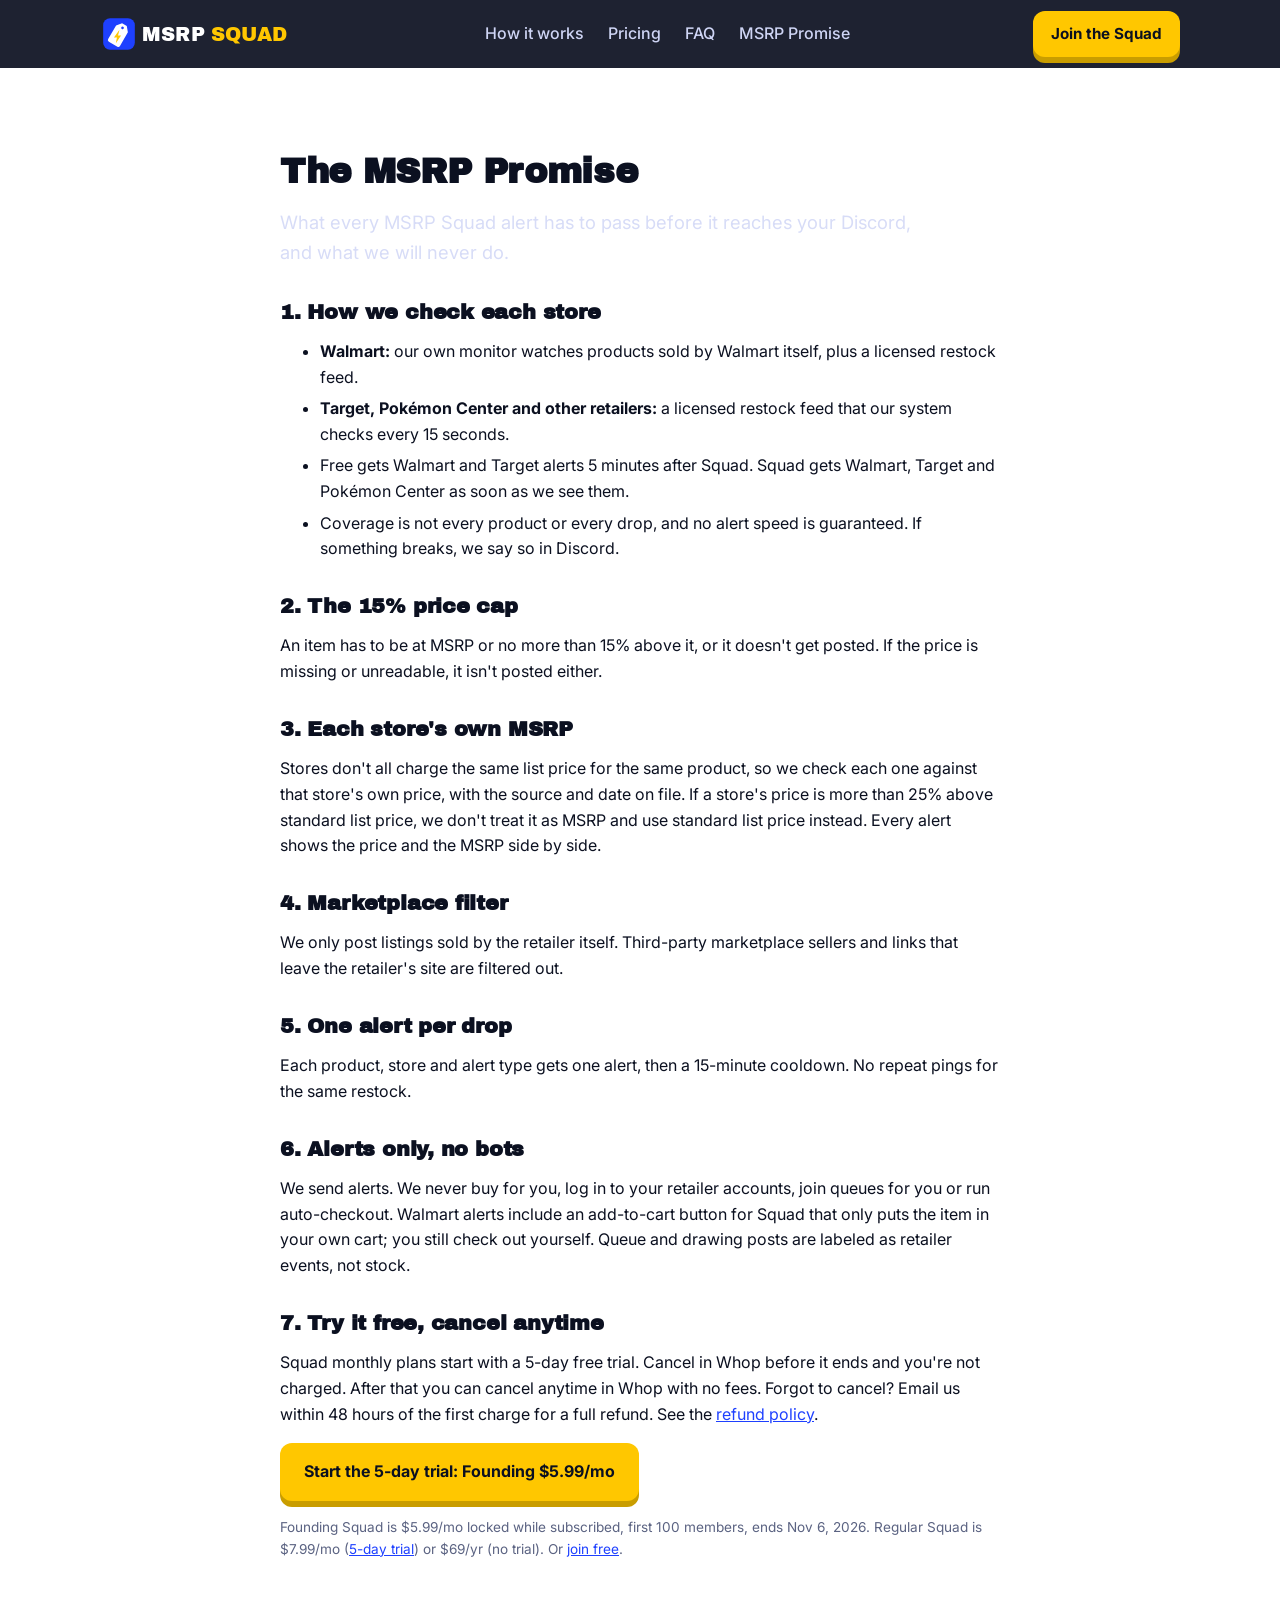
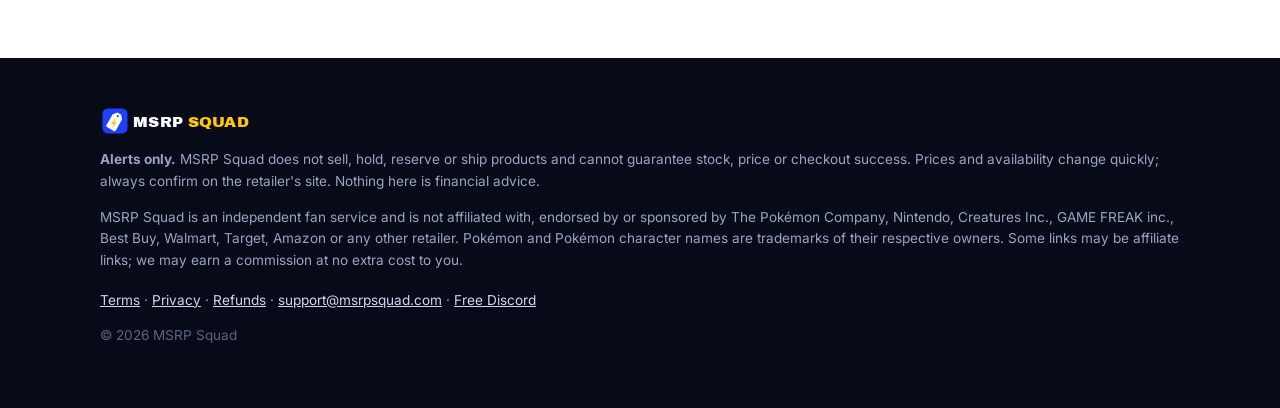
==== promise.html @ d356c54f "Add MSRP Promise page; update tiers and 5-day trial copy" ====
<!doctype html>
<html lang="en">
<head>
<meta charset="utf-8">
<meta name="viewport" content="width=device-width,initial-scale=1">
<title>The MSRP Promise | MSRP Squad</title>
<meta name="description" content="Pokémon TCG restock alerts in Discord. Free: Walmart and Target alerts, posted 5 minutes after Squad. Squad: Walmart, Target and Pokémon Center alerts as soon as we see them, with pings and price drops. 5-day free trial.">
<link rel="canonical" href="https://msrpsquad.com/promise.html">
<meta property="og:type" content="website">
<meta property="og:title" content="MSRP Squad | Clear prices. Less noise.">
<meta property="og:description" content="Pokémon TCG restock alerts in Discord. Free: Walmart and Target alerts, posted 5 minutes after Squad. Squad: Walmart, Target and Pokémon Center alerts as soon as we see them, with pings and price drops. 5-day free trial.">
<meta property="og:image" content="https://msrpsquad.com/assets/real-products-v3.png">
<meta property="og:url" content="https://msrpsquad.com/">
<meta name="twitter:card" content="summary_large_image">
<meta name="theme-color" content="#0B1020">
<link rel="icon" href="assets/mark.svg" type="image/svg+xml">
<link rel="icon" href="assets/favicon-32.png" sizes="32x32">
<link rel="apple-touch-icon" href="assets/apple-touch-icon.png">
<link rel="preconnect" href="https://fonts.googleapis.com"><link rel="preconnect" href="https://fonts.gstatic.com" crossorigin>
<link href="https://fonts.googleapis.com/css2?family=Archivo+Black&family=Inter:wght@400;500;600;700&display=swap" rel="stylesheet">
<link rel="stylesheet" href="styles.css">
</head>
<body>
<a class="skip" href="#main">Skip to content</a>
<header class="nav">
  <div class="wrap nav-in">
    <a href="./" class="brand" aria-label="MSRP Squad home"><svg xmlns="http://www.w3.org/2000/svg" viewBox="0 0 640 120" class="logo" role="img" aria-label="MSRP Squad"> <g transform="translate(10 10)"> <rect x="0" y="0" width="100" height="100" rx="22" fill="#1E40FF"/> <g transform="rotate(30 50 50) translate(50 51) scale(0.86) translate(-50 -51)"> <path d="M40 10 H60 L75 28 V86 Q75 93 68 93 H32 Q25 93 25 86 V28 Z" fill="#FFFFFF"/> <circle cx="50" cy="24" r="5" fill="#1E40FF"/> <path transform="rotate(-30 50 61)" d="M56 38 L37 64 H48 L44 85 L63 57 H52 L57 38 Z" fill="#FFC700"/> </g> </g> <text x="132" y="83" font-family="'Archivo Black', 'Arial Black', sans-serif" font-size="62" letter-spacing="1"> <tspan fill="#FFFFFF">MSRP</tspan><tspan fill="#FFC700" dx="18">SQUAD</tspan> </text> </svg></a>
    <nav aria-label="Primary"><a href="./#how">How it works</a><a href="./#pricing">Pricing</a><a href="./#faq">FAQ</a><a href="promise.html">MSRP Promise</a></nav>
    <a class="btn btn-gold sm" href="./#pricing">Join the Squad</a>
  </div>
</header>

<main id="main" class="section legal"><div class="wrap narrow">
<h1>The MSRP Promise</h1>
<p class="lead">What every MSRP Squad alert has to pass before it reaches your Discord, and what we will never do.</p>

<h2>1. How we check each store</h2>
<ul>
<li><strong>Walmart:</strong> our own monitor watches products sold by Walmart itself, plus a licensed restock feed.</li>
<li><strong>Target, Pokémon Center and other retailers:</strong> a licensed restock feed that our system checks every 15 seconds.</li>
<li>Free gets Walmart and Target alerts 5 minutes after Squad. Squad gets Walmart, Target and Pokémon Center as soon as we see them.</li>
<li>Coverage is not every product or every drop, and no alert speed is guaranteed. If something breaks, we say so in Discord.</li>
</ul>

<h2>2. The 15% price cap</h2>
<p>An item has to be at MSRP or no more than 15% above it, or it doesn't get posted. If the price is missing or unreadable, it isn't posted either.</p>

<h2>3. Each store's own MSRP</h2>
<p>Stores don't all charge the same list price for the same product, so we check each one against that store's own price, with the source and date on file. If a store's price is more than 25% above standard list price, we don't treat it as MSRP and use standard list price instead. Every alert shows the price and the MSRP side by side.</p>

<h2>4. Marketplace filter</h2>
<p>We only post listings sold by the retailer itself. Third-party marketplace sellers and links that leave the retailer's site are filtered out.</p>

<h2>5. One alert per drop</h2>
<p>Each product, store and alert type gets one alert, then a 15-minute cooldown. No repeat pings for the same restock.</p>

<h2>6. Alerts only, no bots</h2>
<p>We send alerts. We never buy for you, log in to your retailer accounts, join queues for you or run auto-checkout. Walmart alerts include an add-to-cart button for Squad that only puts the item in your own cart; you still check out yourself. Queue and drawing posts are labeled as retailer events, not stock.</p>

<h2>7. Try it free, cancel anytime</h2>
<p>Squad monthly plans start with a 5-day free trial. Cancel in Whop before it ends and you're not charged. After that you can cancel anytime in Whop with no fees. Forgot to cancel? Email us within 48 hours of the first charge for a full refund. See the <a href="refund.html">refund policy</a>.</p>
<p><a class="btn btn-gold" href="https://whop.com/checkout/plan_YpxnlKwozWJpa">Start the 5-day trial: Founding $5.99/mo</a></p>
<p class="fine">Founding Squad is $5.99/mo locked while subscribed, first 100 members, ends Nov 6, 2026. Regular Squad is $7.99/mo (<a href="https://whop.com/checkout/plan_wRdUoSanqycct">5-day trial</a>) or $69/yr (no trial). Or <a href="https://whop.com/msrpsquad/products/msrp-squad-free/">join free</a>.</p>
</div></main>

<footer class="foot">
  <div class="wrap">
    <svg xmlns="http://www.w3.org/2000/svg" viewBox="0 0 640 120" class="logo" role="img" aria-label="MSRP Squad"> <g transform="translate(10 10)"> <rect x="0" y="0" width="100" height="100" rx="22" fill="#1E40FF"/> <g transform="rotate(30 50 50) translate(50 51) scale(0.86) translate(-50 -51)"> <path d="M40 10 H60 L75 28 V86 Q75 93 68 93 H32 Q25 93 25 86 V28 Z" fill="#FFFFFF"/> <circle cx="50" cy="24" r="5" fill="#1E40FF"/> <path transform="rotate(-30 50 61)" d="M56 38 L37 64 H48 L44 85 L63 57 H52 L57 38 Z" fill="#FFC700"/> </g> </g> <text x="132" y="83" font-family="'Archivo Black', 'Arial Black', sans-serif" font-size="62" letter-spacing="1"> <tspan fill="#FFFFFF">MSRP</tspan><tspan fill="#FFC700" dx="18">SQUAD</tspan> </text> </svg>
    <p><b>Alerts only.</b> MSRP Squad does not sell, hold, reserve or ship products and cannot guarantee stock, price or checkout success. Prices and availability change quickly; always confirm on the retailer's site. Nothing here is financial advice.</p>
    <p>MSRP Squad is an independent fan service and is not affiliated with, endorsed by or sponsored by The Pokémon Company, Nintendo, Creatures Inc., GAME FREAK inc., Best Buy, Walmart, Target, Amazon or any other retailer. Pokémon and Pokémon character names are trademarks of their respective owners. Some links may be affiliate links; we may earn a commission at no extra cost to you.</p>
    <p class="links"><a href="terms.html">Terms</a> · <a href="privacy.html">Privacy</a> · <a href="refund.html">Refunds</a> · <a href="mailto:support@msrpsquad.com">support@msrpsquad.com</a> · <a href="https://discord.gg/CTK9a5H8Wj" target="_blank" rel="noopener">Free Discord</a></p>
    <p class="copy">© 2026 MSRP Squad</p>
  </div>
</footer>

</body>
</html>
---- styles.css ----
:root{--blue:#1E40FF;--gold:#FFC700;--night:#0B1020;--paper:#fff;--green:#16C784;--red:#FF4D4F;--mist:#EEF1FF;--ink:#0B1020;--muted:#5b6382;--r:16px}
*{box-sizing:border-box}html{scroll-behavior:smooth}
body{margin:0;font:16px/1.6 Inter,system-ui,-apple-system,Segoe UI,Roboto,sans-serif;color:var(--ink);background:var(--paper);-webkit-font-smoothing:antialiased}
h1,h2,h3{font-family:"Archivo Black",Impact,system-ui,sans-serif;line-height:1.08;margin:0 0 .5em;letter-spacing:-.01em}
h1{font-size:clamp(2.4rem,6vw,4.2rem)}h2{font-size:clamp(1.8rem,4vw,2.6rem)}h3{font-size:1.25rem}
a{color:var(--blue)}img{max-width:100%;height:auto}
.wrap{max-width:1120px;margin:0 auto;padding:0 20px}.narrow{max-width:760px}.center{text-align:center}
.skip{position:absolute;left:-999px}.skip:focus{left:12px;top:12px;background:#fff;padding:8px;z-index:9}
.btn{display:inline-block;font-weight:700;text-decoration:none;padding:14px 22px;border-radius:12px;transition:transform .12s,box-shadow .12s;border:2px solid transparent}
.btn:hover{transform:translateY(-1px)}.btn.sm{padding:9px 16px;font-size:.95rem}
.btn-gold{background:var(--gold);color:var(--night);box-shadow:0 6px 0 #c99d00}.btn-gold:active{transform:translateY(3px);box-shadow:0 3px 0 #c99d00}
.btn-ghost{border-color:rgba(255,255,255,.5);color:#fff}.btn-ghost:hover{border-color:#fff}
.btn-ghost-dark{border-color:var(--blue);color:var(--blue)}.btn-ghost-dark:hover{background:var(--mist)}
.nav{position:sticky;top:0;z-index:5;background:rgba(11,16,32,.92);backdrop-filter:blur(8px)}
.nav-in{display:flex;align-items:center;justify-content:space-between;gap:16px;height:68px}
.nav nav a{color:#cfd5f5;text-decoration:none;margin:0 12px;font-weight:500}.nav nav a:hover{color:#fff}
.hero{background:radial-gradient(1200px 500px at 80% -10%,#2a48ff55,transparent),var(--night);color:#fff;padding:72px 0 88px}
.hero-in{display:grid;grid-template-columns:1.1fr .9fr;gap:48px;align-items:center}
.eyebrow{color:var(--gold);font-weight:700;margin:0 0 12px}.gold{color:var(--gold)}
.lead{font-size:1.15rem;color:#d7dcf7;max-width:36em}.cta-row{display:flex;gap:14px;flex-wrap:wrap;margin:28px 0 12px}
.fine{font-size:.85rem;color:#9aa3c7}.section .fine{color:var(--muted)}
.alert-demo{background:#313338;border-radius:var(--r);padding:16px;box-shadow:0 30px 60px rgba(0,0,0,.45);font-size:.92rem;color:#dbdee1}
.dc-head{display:flex;gap:10px;align-items:center;margin-bottom:10px}.dc-head img{border-radius:50%}.dc-head small{color:#949ba4}
.bot{background:#5865f2;color:#fff;font-size:.65rem;padding:1px 5px;border-radius:4px;vertical-align:middle}
.embed{background:#2b2d31;border-left:4px solid var(--green);border-radius:6px;padding:12px 14px}
.e-title{color:#00a8fc;font-weight:700;margin:0 0 6px}.e-sub{margin:0 0 10px}
.e-grid{display:grid;grid-template-columns:1fr 1fr;gap:8px 16px;margin-bottom:8px}
.e-grid span,.e-verdict span{display:block;font-weight:700;color:#fff;font-size:.82rem}.e-verdict{margin:6px 0}
.e-foot{color:#949ba4;font-size:.75rem;margin:10px 0 0}
.strip{background:var(--blue);color:#fff}.strip-in{display:grid;grid-template-columns:repeat(4,1fr);gap:16px;padding:22px 20px}
.strip b{display:block;font-family:"Archivo Black",sans-serif;font-size:1.2rem;color:var(--gold)}.strip span{font-size:.9rem;color:#dfe4ff}
.section{padding:84px 0}.section.alt{background:var(--mist)}.sub{color:var(--muted);margin-top:-6px}
.steps{list-style:none;padding:0;display:grid;grid-template-columns:repeat(3,1fr);gap:22px;margin:32px 0}
.steps li{background:#fff;border:1px solid #e3e7fb;border-radius:var(--r);padding:24px}
.num{display:inline-grid;place-items:center;width:36px;height:36px;border-radius:10px;background:var(--blue);color:#fff;font-weight:800;margin-bottom:12px}
.note{color:var(--muted);font-size:.95rem}
.toggle{display:inline-flex;background:#fff;border-radius:999px;padding:4px;margin:12px 0 28px;border:1px solid #d9def7}
.toggle button{border:0;background:none;padding:9px 18px;border-radius:999px;font:600 .95rem Inter,sans-serif;cursor:pointer;color:var(--muted)}
.toggle button.on{background:var(--night);color:#fff}.toggle em{font-style:normal;color:var(--green);font-size:.8rem;margin-left:4px}
.tiers{display:grid;grid-template-columns:repeat(3,1fr);gap:22px;align-items:stretch}
.tier{background:#fff;border-radius:var(--r);padding:28px;border:1px solid #dfe3f8;display:flex;flex-direction:column;position:relative}
.tier ul{padding-left:1.1em;margin:12px 0 24px;flex:1}.tier li{margin:6px 0}.tier .btn{text-align:center}
.tier.featured{border:3px solid var(--blue);box-shadow:0 20px 40px rgba(30,64,255,.18);transform:translateY(-8px)}
.badge{position:absolute;top:-14px;left:28px;margin:0;background:var(--gold);font-weight:800;font-size:.8rem;padding:4px 10px;border-radius:999px}
.price{font-family:"Archivo Black",sans-serif;font-size:2.6rem;margin:4px 0}.price small{font-size:1rem;color:var(--muted)}
.trial{color:var(--green);font-weight:700;margin:0}
details{border-bottom:1px solid #e3e7fb;padding:16px 0}summary{font-weight:700;cursor:pointer;font-size:1.05rem}details p{color:#3b4366;margin:10px 0 0}
.final{background:var(--night);color:#fff;padding:72px 0}
.foot{background:#070b17;color:#9aa3c7;padding:48px 0;font-size:.85rem}.foot a{color:#cfd5f5}.foot .links{margin-top:18px}.copy{color:#5b6382}
:focus-visible{outline:3px solid var(--gold);outline-offset:2px}
@media (max-width:900px){.hero-in,.tiers,.steps{grid-template-columns:1fr}.strip-in{grid-template-columns:1fr 1fr}.tier.featured{transform:none}.nav nav{display:none}.hero{padding:48px 0 64px}}
@media (prefers-reduced-motion:reduce){*{transition:none!important;scroll-behavior:auto!important}}
.logo{height:38px;width:auto;display:block}.foot .logo{height:30px;margin-bottom:12px}
.btn.sm{white-space:nowrap}@media (max-width:420px){.logo{height:30px}.nav .btn.sm{padding:8px 12px;font-size:.85rem}}
.legal h1{font-size:2.2rem}.legal h2{font-size:1.3rem;margin-top:1.6em}.legal li{margin:6px 0}

/* Launch refresh: approved product photography and concise membership comparison. */
.hero-in{grid-template-columns:1fr 1.2fr;gap:32px}.product-art{margin:0}.product-art img{display:block;border-radius:16px;width:100%;box-shadow:0 24px 60px #0005}.product-art figcaption{color:#b5bddc;font-size:.78rem;margin-top:12px}
.tiers{grid-template-columns:repeat(2,minmax(0,1fr));margin-top:36px}.tier .fine{color:var(--muted);margin-bottom:0}.coverage-box{padding:26px;border-radius:16px;background:var(--mist)}.coverage-box p{margin:12px 0 0}.coverage-box .note{margin-bottom:0}
@media(max-width:900px){.hero-in,.tiers{grid-template-columns:1fr}.product-art{max-width:660px}.hero{padding:40px 0}.section{padding:56px 0}}
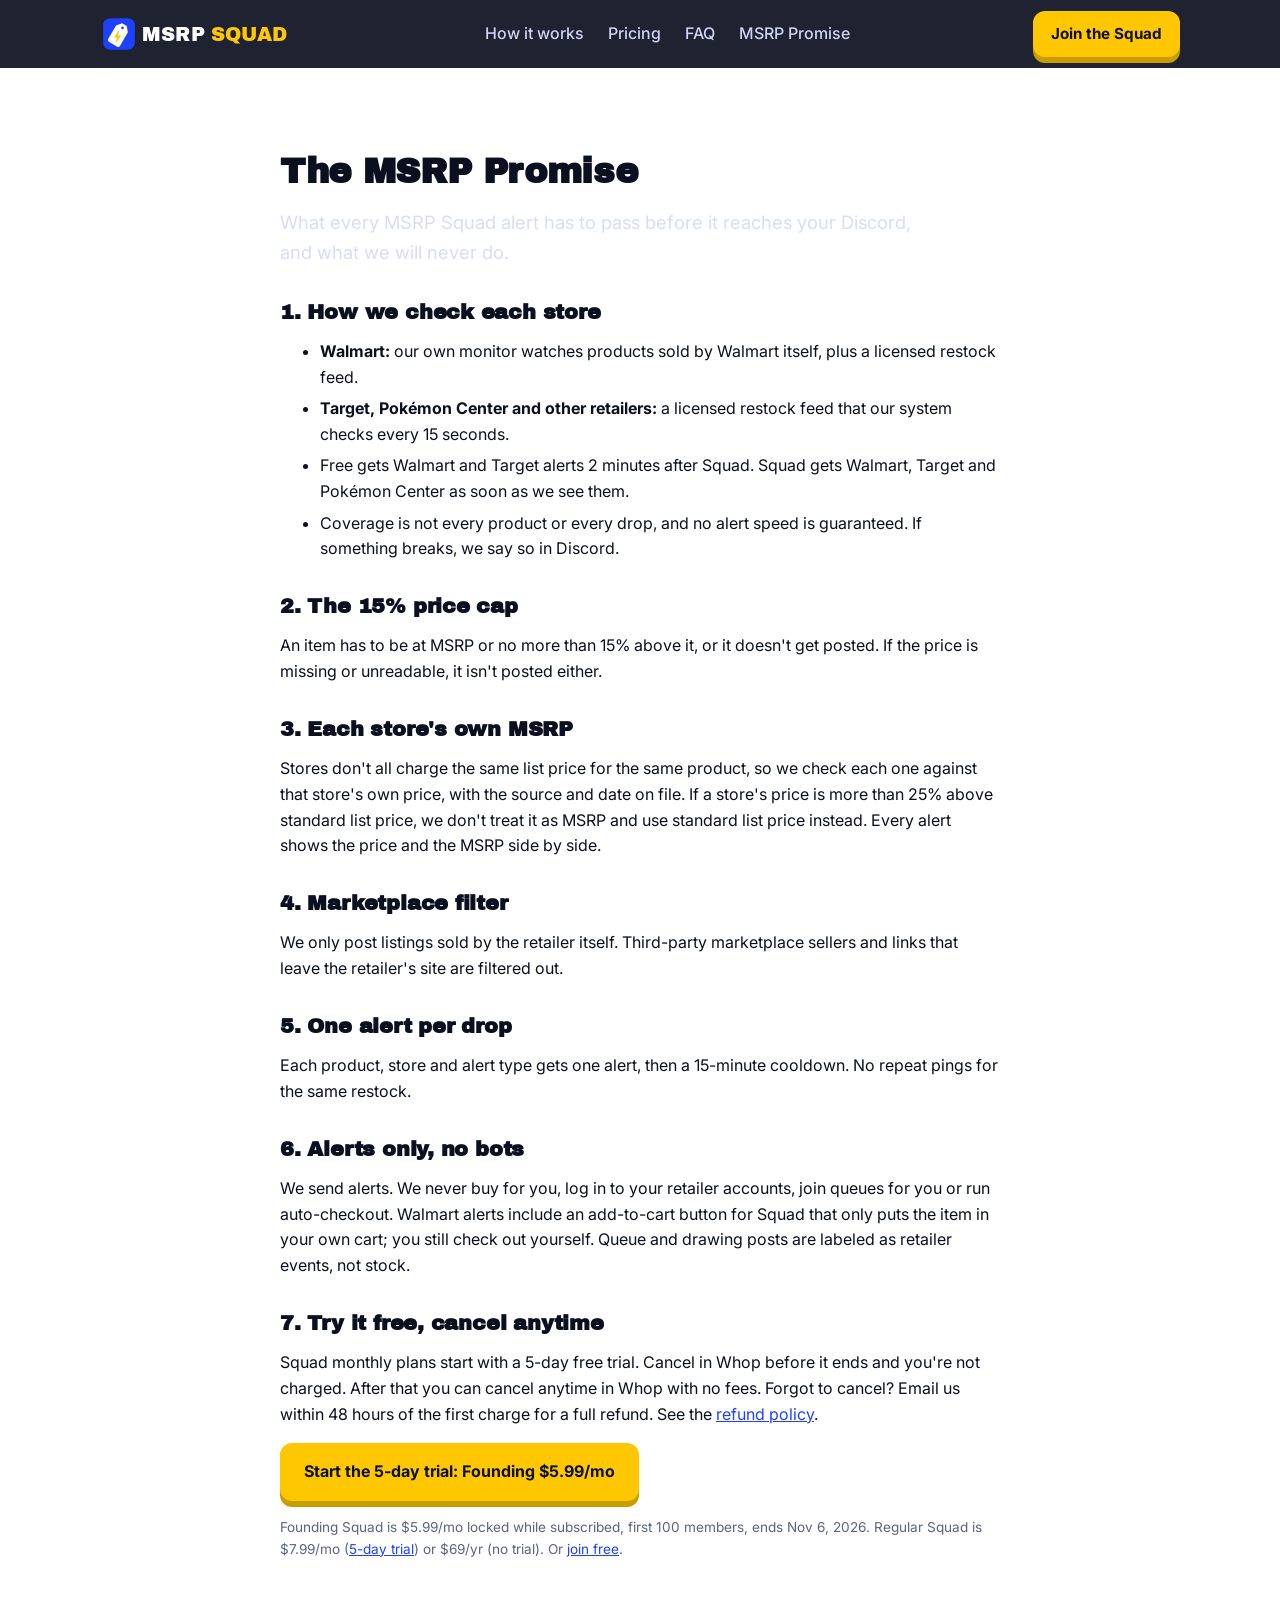
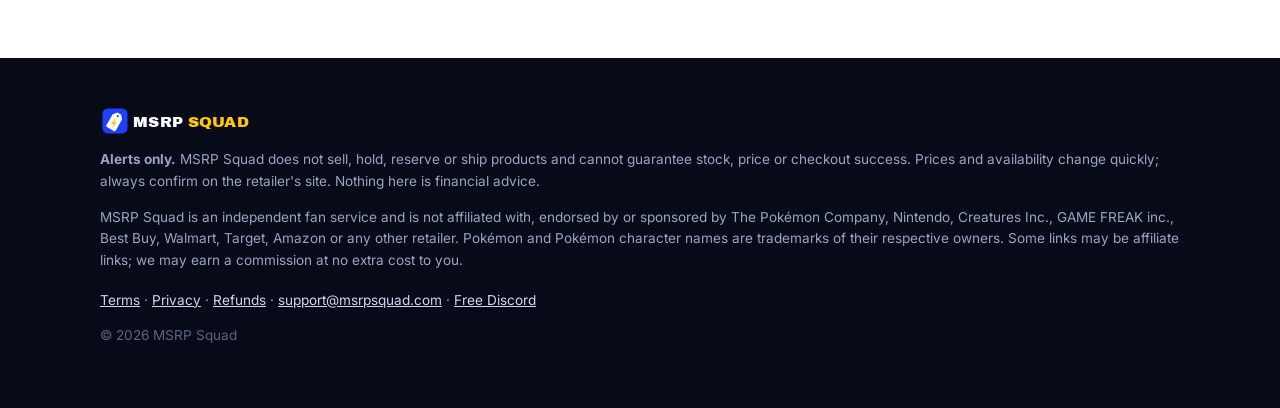
==== commit 96161e25: "Free alerts now 2 minutes after Squad" ====
--- a/promise.html
+++ b/promise.html
@@ -4,11 +4,11 @@
 <meta charset="utf-8">
 <meta name="viewport" content="width=device-width,initial-scale=1">
 <title>The MSRP Promise | MSRP Squad</title>
-<meta name="description" content="Pokémon TCG restock alerts in Discord. Free: Walmart and Target alerts, posted 5 minutes after Squad. Squad: Walmart, Target and Pokémon Center alerts as soon as we see them, with pings and price drops. 5-day free trial.">
+<meta name="description" content="Pokémon TCG restock alerts in Discord. Free: Walmart and Target alerts, posted 2 minutes after Squad. Squad: Walmart, Target and Pokémon Center alerts as soon as we see them, with pings and price drops. 5-day free trial.">
 <link rel="canonical" href="https://msrpsquad.com/promise.html">
 <meta property="og:type" content="website">
 <meta property="og:title" content="MSRP Squad | Clear prices. Less noise.">
-<meta property="og:description" content="Pokémon TCG restock alerts in Discord. Free: Walmart and Target alerts, posted 5 minutes after Squad. Squad: Walmart, Target and Pokémon Center alerts as soon as we see them, with pings and price drops. 5-day free trial.">
+<meta property="og:description" content="Pokémon TCG restock alerts in Discord. Free: Walmart and Target alerts, posted 2 minutes after Squad. Squad: Walmart, Target and Pokémon Center alerts as soon as we see them, with pings and price drops. 5-day free trial.">
 <meta property="og:image" content="https://msrpsquad.com/assets/real-products-v3.png">
 <meta property="og:url" content="https://msrpsquad.com/">
 <meta name="twitter:card" content="summary_large_image">
@@ -38,7 +38,7 @@
 <ul>
 <li><strong>Walmart:</strong> our own monitor watches products sold by Walmart itself, plus a licensed restock feed.</li>
 <li><strong>Target, Pokémon Center and other retailers:</strong> a licensed restock feed that our system checks every 15 seconds.</li>
-<li>Free gets Walmart and Target alerts 5 minutes after Squad. Squad gets Walmart, Target and Pokémon Center as soon as we see them.</li>
+<li>Free gets Walmart and Target alerts 2 minutes after Squad. Squad gets Walmart, Target and Pokémon Center as soon as we see them.</li>
 <li>Coverage is not every product or every drop, and no alert speed is guaranteed. If something breaks, we say so in Discord.</li>
 </ul>
 
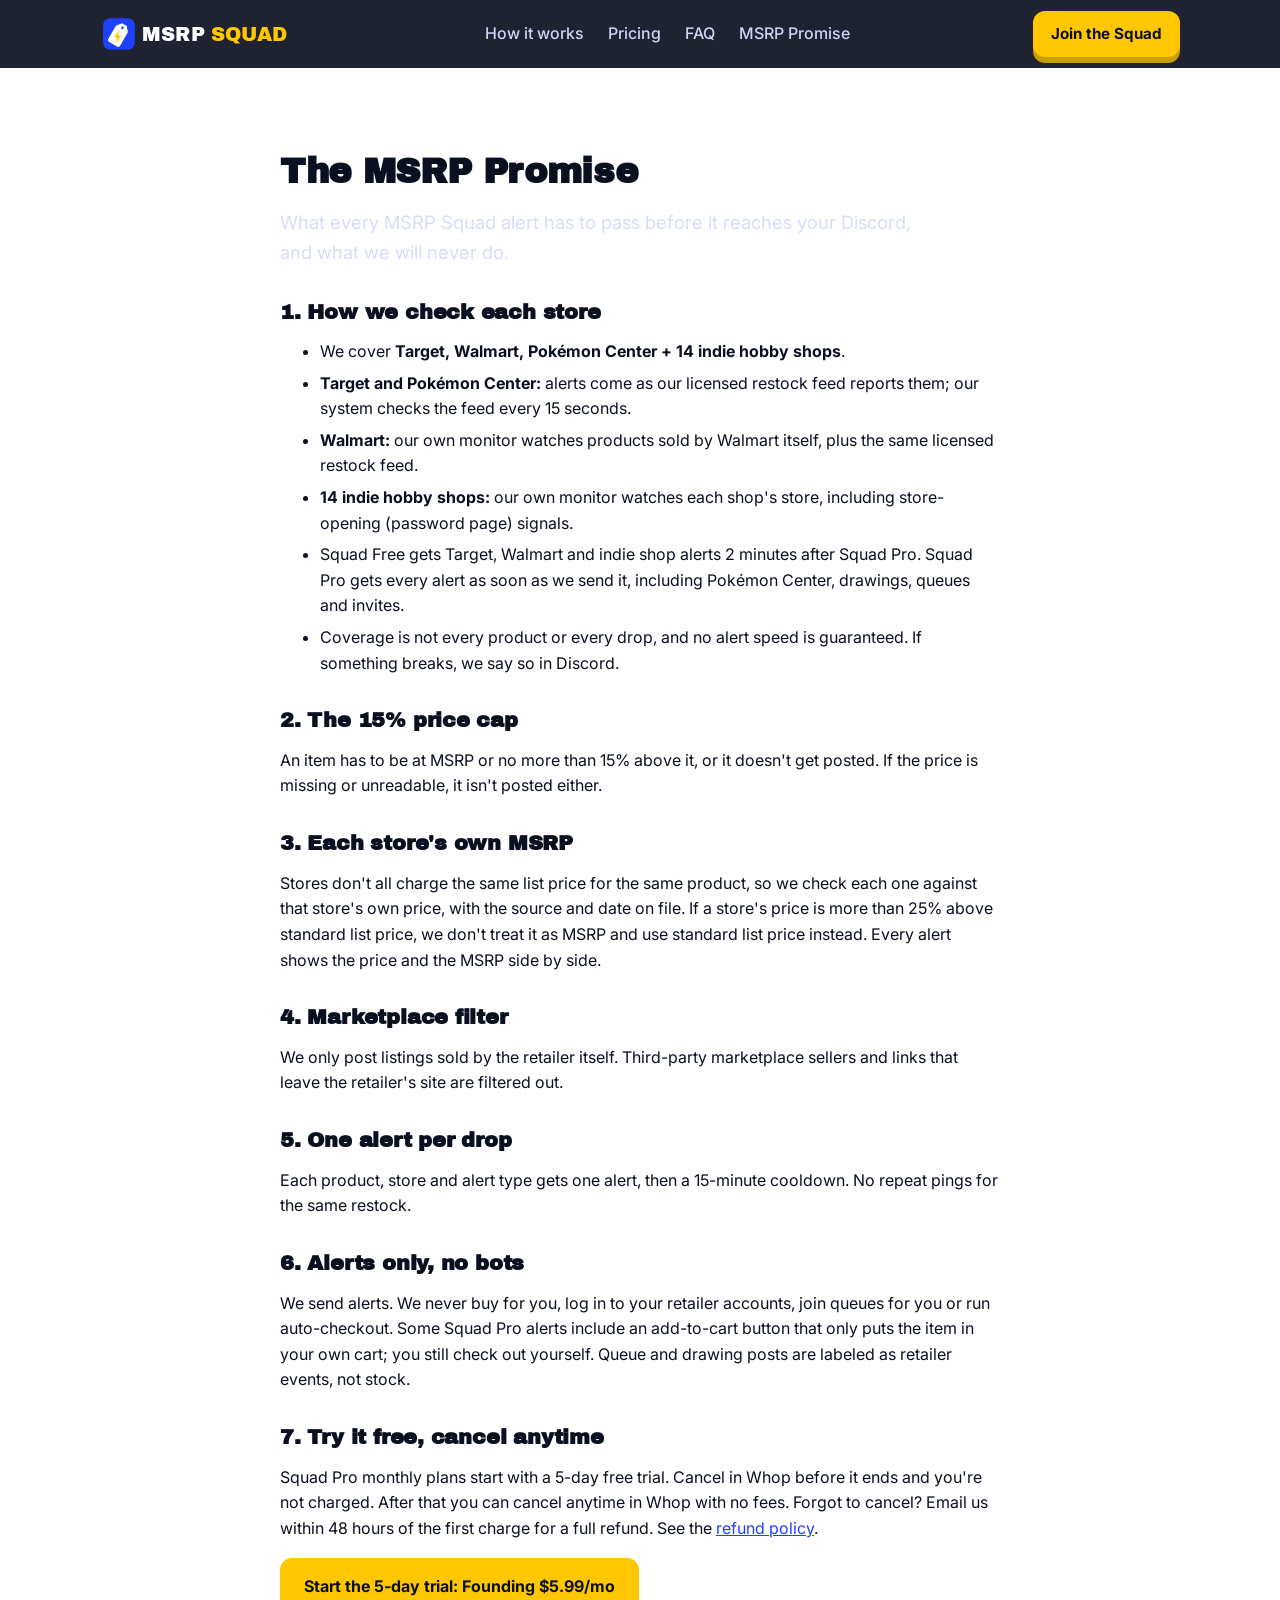
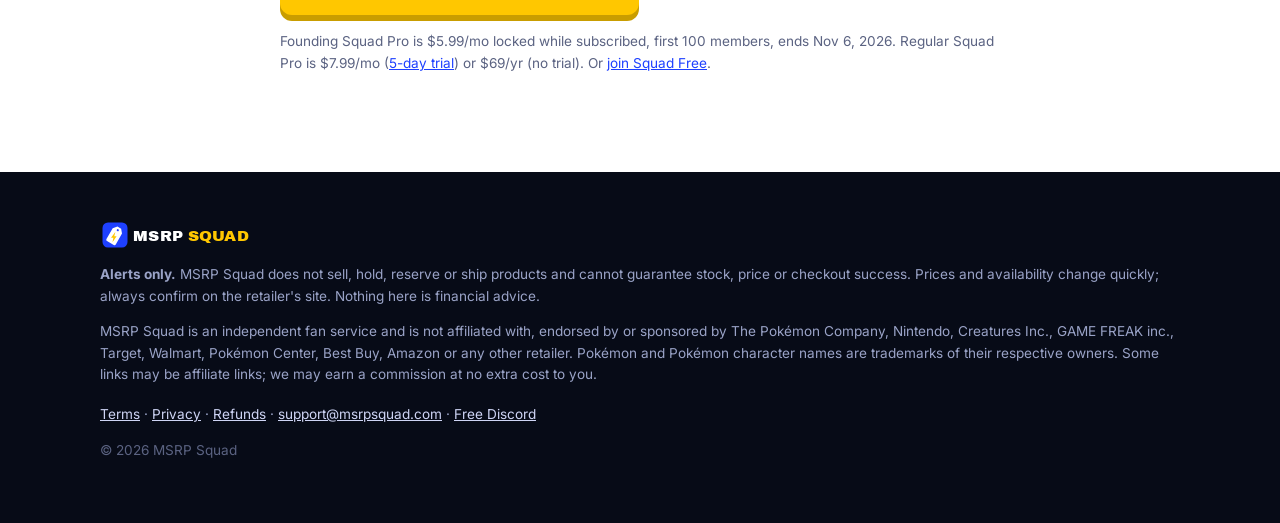
==== commit 7bd4889f: "Two tiers (Squad Free / Squad Pro); lineup Target, Walmart, Pokémon Center + 14 indie hobby shops; d" ====
--- a/promise.html
+++ b/promise.html
@@ -4,11 +4,11 @@
 <meta charset="utf-8">
 <meta name="viewport" content="width=device-width,initial-scale=1">
 <title>The MSRP Promise | MSRP Squad</title>
-<meta name="description" content="Pokémon TCG restock alerts in Discord. Free: Walmart and Target alerts, posted 2 minutes after Squad. Squad: Walmart, Target and Pokémon Center alerts as soon as we see them, with pings and price drops. 5-day free trial.">
+<meta name="description" content="Pokémon TCG restock alerts in Discord from Target, Walmart, Pokémon Center and 14 indie hobby shops. Squad Free: alerts 2 minutes after Pro. Squad Pro: every alert instantly, with your pings and price drops. 5-day free trial.">
 <link rel="canonical" href="https://msrpsquad.com/promise.html">
 <meta property="og:type" content="website">
 <meta property="og:title" content="MSRP Squad | Clear prices. Less noise.">
-<meta property="og:description" content="Pokémon TCG restock alerts in Discord. Free: Walmart and Target alerts, posted 2 minutes after Squad. Squad: Walmart, Target and Pokémon Center alerts as soon as we see them, with pings and price drops. 5-day free trial.">
+<meta property="og:description" content="Pokémon TCG restock alerts in Discord from Target, Walmart, Pokémon Center and 14 indie hobby shops. Squad Free: alerts 2 minutes after Pro. Squad Pro: every alert instantly, with your pings and price drops. 5-day free trial.">
 <meta property="og:image" content="https://msrpsquad.com/assets/real-products-v3.png">
 <meta property="og:url" content="https://msrpsquad.com/">
 <meta name="twitter:card" content="summary_large_image">
@@ -36,9 +36,11 @@
 
 <h2>1. How we check each store</h2>
 <ul>
-<li><strong>Walmart:</strong> our own monitor watches products sold by Walmart itself, plus a licensed restock feed.</li>
-<li><strong>Target, Pokémon Center and other retailers:</strong> a licensed restock feed that our system checks every 15 seconds.</li>
-<li>Free gets Walmart and Target alerts 2 minutes after Squad. Squad gets Walmart, Target and Pokémon Center as soon as we see them.</li>
+<li>We cover <strong>Target, Walmart, Pokémon Center + 14 indie hobby shops</strong>.</li>
+<li><strong>Target and Pokémon Center:</strong> alerts come as our licensed restock feed reports them; our system checks the feed every 15 seconds.</li>
+<li><strong>Walmart:</strong> our own monitor watches products sold by Walmart itself, plus the same licensed restock feed.</li>
+<li><strong>14 indie hobby shops:</strong> our own monitor watches each shop's store, including store-opening (password page) signals.</li>
+<li>Squad Free gets Target, Walmart and indie shop alerts 2 minutes after Squad Pro. Squad Pro gets every alert as soon as we send it, including Pokémon Center, drawings, queues and invites.</li>
 <li>Coverage is not every product or every drop, and no alert speed is guaranteed. If something breaks, we say so in Discord.</li>
 </ul>
 
@@ -55,19 +57,19 @@
 <p>Each product, store and alert type gets one alert, then a 15-minute cooldown. No repeat pings for the same restock.</p>
 
 <h2>6. Alerts only, no bots</h2>
-<p>We send alerts. We never buy for you, log in to your retailer accounts, join queues for you or run auto-checkout. Walmart alerts include an add-to-cart button for Squad that only puts the item in your own cart; you still check out yourself. Queue and drawing posts are labeled as retailer events, not stock.</p>
+<p>We send alerts. We never buy for you, log in to your retailer accounts, join queues for you or run auto-checkout. Some Squad Pro alerts include an add-to-cart button that only puts the item in your own cart; you still check out yourself. Queue and drawing posts are labeled as retailer events, not stock.</p>
 
 <h2>7. Try it free, cancel anytime</h2>
-<p>Squad monthly plans start with a 5-day free trial. Cancel in Whop before it ends and you're not charged. After that you can cancel anytime in Whop with no fees. Forgot to cancel? Email us within 48 hours of the first charge for a full refund. See the <a href="refund.html">refund policy</a>.</p>
+<p>Squad Pro monthly plans start with a 5-day free trial. Cancel in Whop before it ends and you're not charged. After that you can cancel anytime in Whop with no fees. Forgot to cancel? Email us within 48 hours of the first charge for a full refund. See the <a href="refund.html">refund policy</a>.</p>
 <p><a class="btn btn-gold" href="https://whop.com/checkout/plan_YpxnlKwozWJpa">Start the 5-day trial: Founding $5.99/mo</a></p>
-<p class="fine">Founding Squad is $5.99/mo locked while subscribed, first 100 members, ends Nov 6, 2026. Regular Squad is $7.99/mo (<a href="https://whop.com/checkout/plan_wRdUoSanqycct">5-day trial</a>) or $69/yr (no trial). Or <a href="https://whop.com/msrpsquad/products/msrp-squad-free/">join free</a>.</p>
+<p class="fine">Founding Squad Pro is $5.99/mo locked while subscribed, first 100 members, ends Nov 6, 2026. Regular Squad Pro is $7.99/mo (<a href="https://whop.com/checkout/plan_wRdUoSanqycct">5-day trial</a>) or $69/yr (no trial). Or <a href="https://whop.com/msrpsquad/products/msrp-squad-free/">join Squad Free</a>.</p>
 </div></main>
 
 <footer class="foot">
   <div class="wrap">
     <svg xmlns="http://www.w3.org/2000/svg" viewBox="0 0 640 120" class="logo" role="img" aria-label="MSRP Squad"> <g transform="translate(10 10)"> <rect x="0" y="0" width="100" height="100" rx="22" fill="#1E40FF"/> <g transform="rotate(30 50 50) translate(50 51) scale(0.86) translate(-50 -51)"> <path d="M40 10 H60 L75 28 V86 Q75 93 68 93 H32 Q25 93 25 86 V28 Z" fill="#FFFFFF"/> <circle cx="50" cy="24" r="5" fill="#1E40FF"/> <path transform="rotate(-30 50 61)" d="M56 38 L37 64 H48 L44 85 L63 57 H52 L57 38 Z" fill="#FFC700"/> </g> </g> <text x="132" y="83" font-family="'Archivo Black', 'Arial Black', sans-serif" font-size="62" letter-spacing="1"> <tspan fill="#FFFFFF">MSRP</tspan><tspan fill="#FFC700" dx="18">SQUAD</tspan> </text> </svg>
     <p><b>Alerts only.</b> MSRP Squad does not sell, hold, reserve or ship products and cannot guarantee stock, price or checkout success. Prices and availability change quickly; always confirm on the retailer's site. Nothing here is financial advice.</p>
-    <p>MSRP Squad is an independent fan service and is not affiliated with, endorsed by or sponsored by The Pokémon Company, Nintendo, Creatures Inc., GAME FREAK inc., Best Buy, Walmart, Target, Amazon or any other retailer. Pokémon and Pokémon character names are trademarks of their respective owners. Some links may be affiliate links; we may earn a commission at no extra cost to you.</p>
+    <p>MSRP Squad is an independent fan service and is not affiliated with, endorsed by or sponsored by The Pokémon Company, Nintendo, Creatures Inc., GAME FREAK inc., Target, Walmart, Pokémon Center, Best Buy, Amazon or any other retailer. Pokémon and Pokémon character names are trademarks of their respective owners. Some links may be affiliate links; we may earn a commission at no extra cost to you.</p>
     <p class="links"><a href="terms.html">Terms</a> · <a href="privacy.html">Privacy</a> · <a href="refund.html">Refunds</a> · <a href="mailto:support@msrpsquad.com">support@msrpsquad.com</a> · <a href="https://discord.gg/CTK9a5H8Wj" target="_blank" rel="noopener">Free Discord</a></p>
     <p class="copy">© 2026 MSRP Squad</p>
   </div>
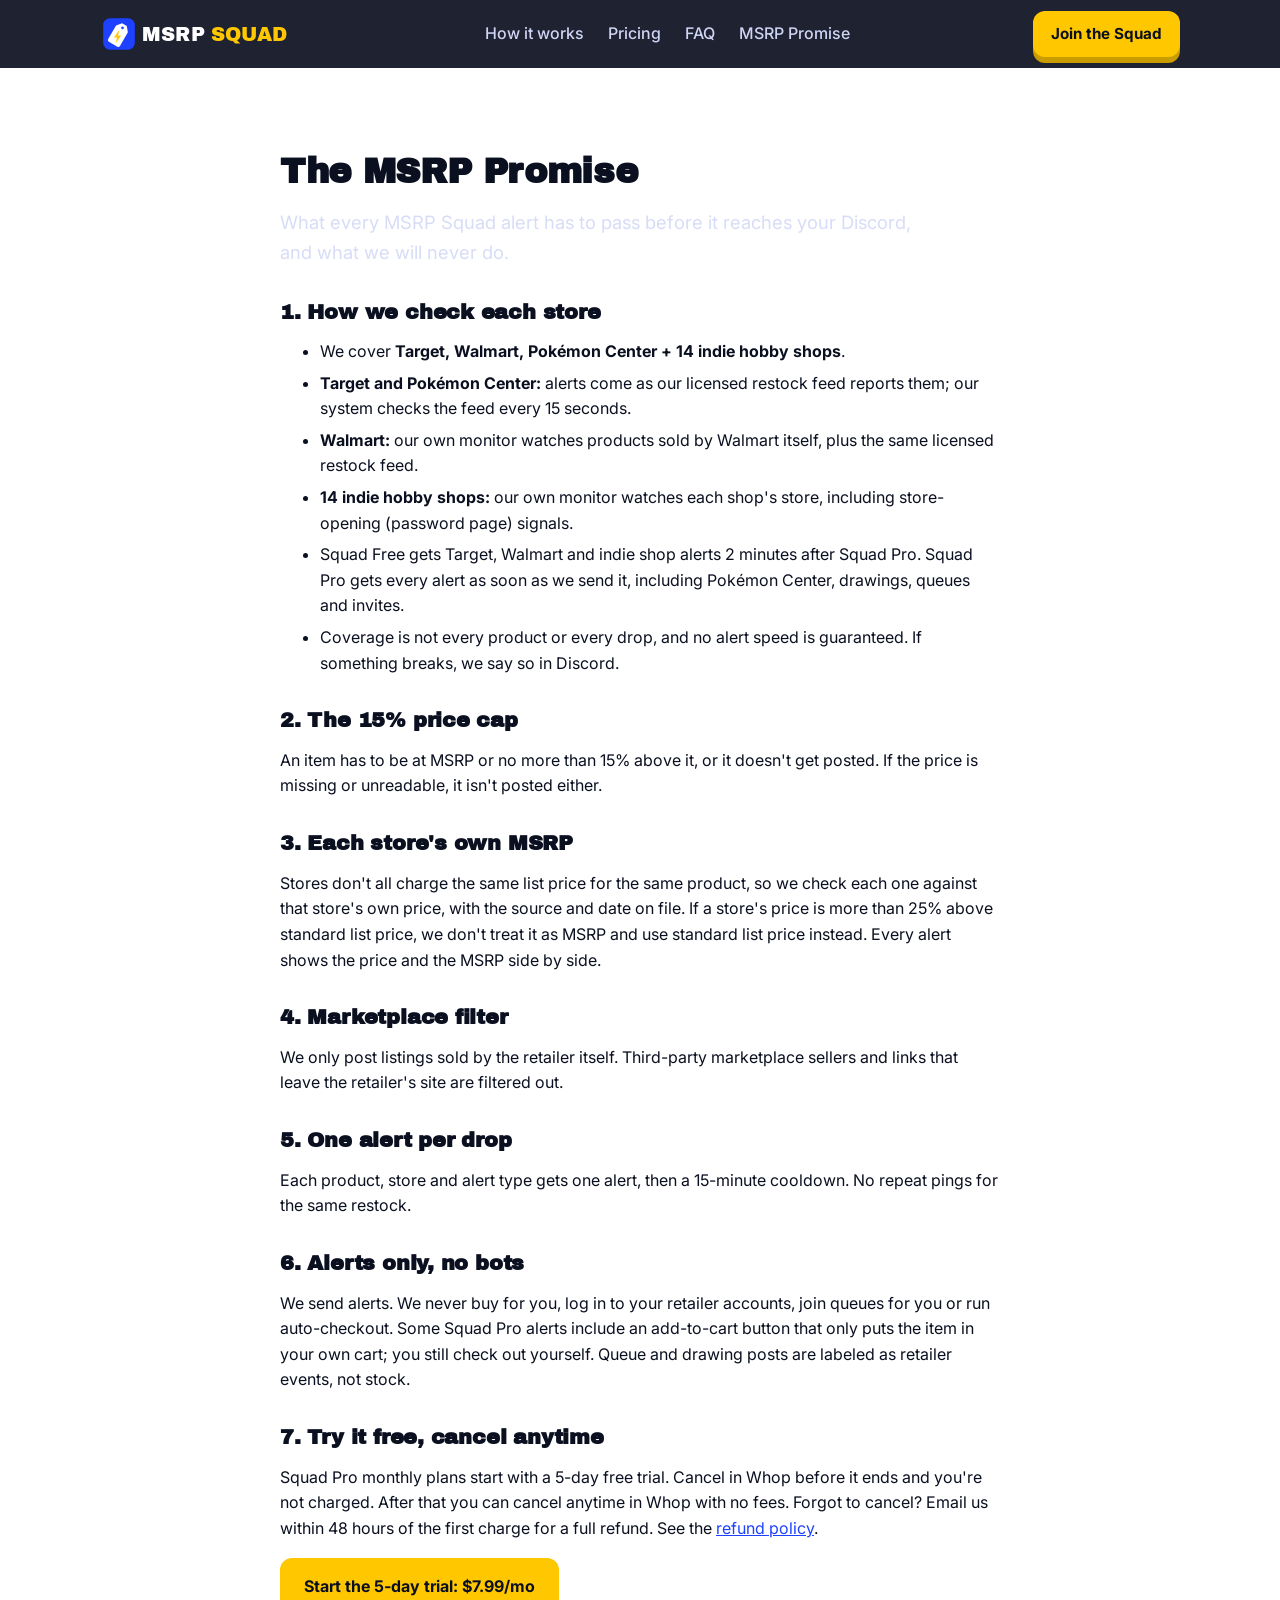
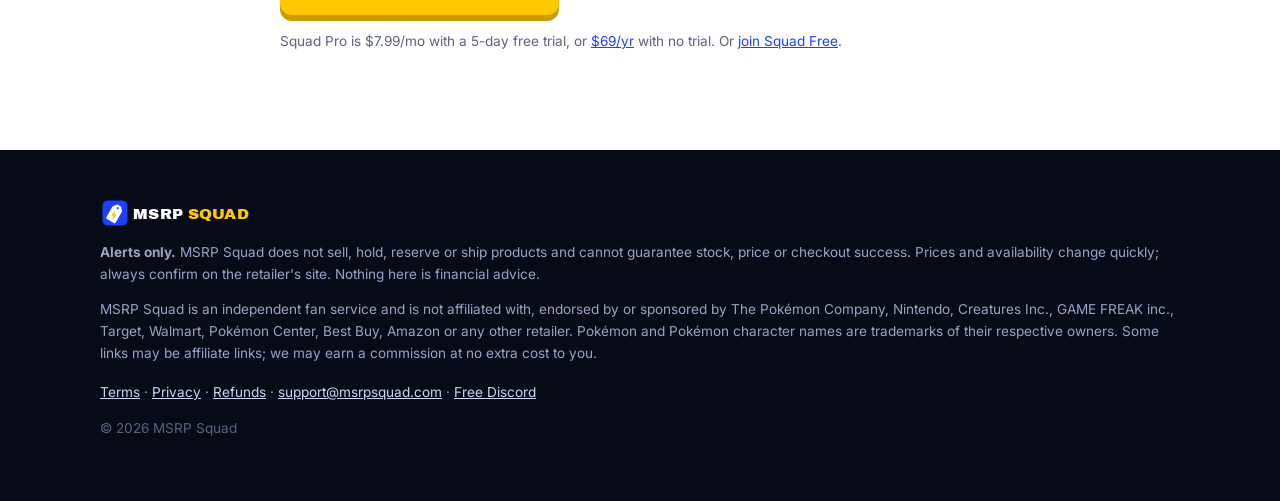
==== commit ea5d572f: "End Founding Squad deal: replace Founding checkout CTA with $7.99 monthly/annual" ====
--- a/promise.html
+++ b/promise.html
@@ -61,8 +61,8 @@
 
 <h2>7. Try it free, cancel anytime</h2>
 <p>Squad Pro monthly plans start with a 5-day free trial. Cancel in Whop before it ends and you're not charged. After that you can cancel anytime in Whop with no fees. Forgot to cancel? Email us within 48 hours of the first charge for a full refund. See the <a href="refund.html">refund policy</a>.</p>
-<p><a class="btn btn-gold" href="https://whop.com/checkout/plan_YpxnlKwozWJpa">Start the 5-day trial: Founding $5.99/mo</a></p>
-<p class="fine">Founding Squad Pro is $5.99/mo locked while subscribed, first 100 members, ends Nov 6, 2026. Regular Squad Pro is $7.99/mo (<a href="https://whop.com/checkout/plan_wRdUoSanqycct">5-day trial</a>) or $69/yr (no trial). Or <a href="https://whop.com/msrpsquad/products/msrp-squad-free/">join Squad Free</a>.</p>
+<p><a class="btn btn-gold" href="https://whop.com/checkout/plan_wRdUoSanqycct">Start the 5-day trial: $7.99/mo</a></p>
+<p class="fine">Squad Pro is $7.99/mo with a 5-day free trial, or <a href="https://whop.com/checkout/plan_GebG6GXobo9KQ">$69/yr</a> with no trial. Or <a href="https://whop.com/msrpsquad/products/msrp-squad-free/">join Squad Free</a>.</p>
 </div></main>
 
 <footer class="foot">
